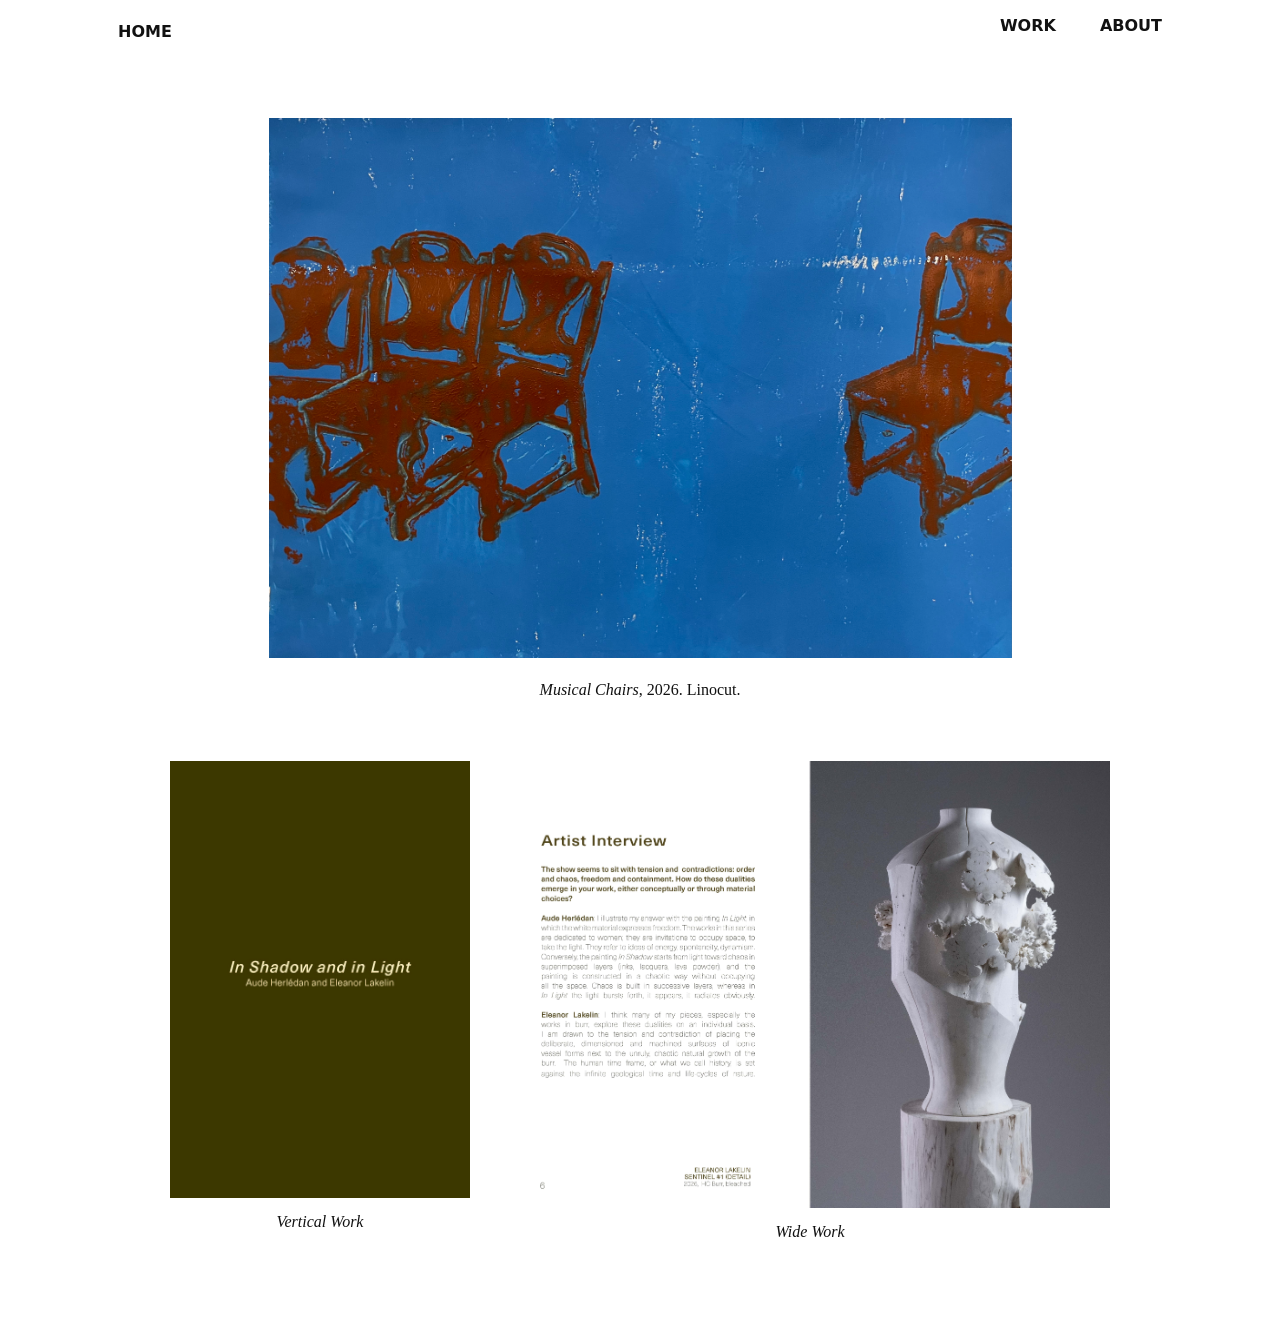
==== index.html @ c8c3f634 "Update index.html" ====
<!doctype html>
<html lang="en">
<head>
  <meta charset="utf-8" />
  <meta name="viewport" content="width=device-width,initial-scale=1" />
  <title>Michael Butler — Home</title>
  <link rel="stylesheet" href="css/styles.css">
  <script defer src="js/main.js"></script>
</head>
<body>
  <header class="site-header">
    <div class="header-inner">
      <div class="header-left">
        <a class="home-link" href="index.html">HOME</a>
      </div>
      <div class="header-right">
        <nav class="top-nav" aria-label="Main navigation">
          <a class="nav-link" href="work.html">WORK</a>
          <a class="nav-link" href="about.html">ABOUT</a>
        </nav>
      </div>
    </div>
  </header>

  <main class="feed" role="main">
  
  </main>

  <footer class="site-footer"></footer>
 <script>
fetch('content/home-projects.json')
  .then(response => response.json())
  .then(data => {
    const feedElement = document.querySelector('.feed');

    data.homePageLayout.forEach(section => {
      section.projects.forEach(project => {

        // Build the article
        const articleHTML = `
          <article class="feed-item horizontal-full">

            <div class="image-placeholder" style="background-image: url('${project.imageUrl}')" aria-hidden="true"></div>

            <div class="caption">
              <h2 class="caption-title"><em>${project.title}</em>, ${project.year}. Linocut.</h2>
            </div>

            <div class="pdf-row">
              <div class="pdf-item">
                <img src="content/images/AudeEleanorCoverCov.jpg" class="pdf-image vertical">
                <div class="caption">
                  <h2 class="caption-title"><em>Vertical Work</em></h2>
                </div>
              </div>

              <div class="pdf-item">
                <img src="content/images/AudeEleanorBookletInt.jpg" class="pdf-image horizontal">
                <div class="caption">
                  <h2 class="caption-title"><em>Wide Work</em></h2>
                </div>
              </div>
            </div>

          </article>
        `;

        feedElement.innerHTML += articleHTML;

      });
    });
  });
</script>
---- css/styles.css ----
:root{
  --bg:#ffffff;
  --heading-font: "Avenir Next", system-ui, -apple-system, "Segoe UI", Roboto, "Helvetica Neue", Arial, sans-serif;
  --body-font: "Palatino", "Palatino Linotype", "Georgia", serif;
  --max-width:1100px;
  --gutter:28px;
  --text:#111;
  --muted:#6b6b6b;
}

/* Reset / base */
*{box-sizing:border-box;margin:0;padding:0}
html,body{height:100%}
body{
  background:var(--bg);
  font-family:var(--body-font);
  color:var(--text);
  -webkit-font-smoothing:antialiased;
  -moz-osx-font-smoothing:grayscale;
  line-height:1.45;
  font-size:18px;
}

/* ========== HEADER ========== */
.site-header{
  padding:18px calc((100% - var(--max-width))/2 + var(--gutter));
  background:transparent;
  position:relative;
  z-index:20;
}
.header-inner{
  max-width:var(--max-width);
  margin:0 auto;
  display:flex;
  justify-content:space-between;
  align-items:flex-start; /* keep top alignment */
  gap:12px;
}

/* HOME left */
.header-left .home-link{
  font-family:var(--heading-font);
  font-weight:600;
  font-size:16px; /* slightly smaller */
  color:var(--text);
  text-decoration:none;
  display:inline-block;
  line-height:1;
}

/* WORK / ABOUT right */
.header-right .top-nav{
  display:flex;
  gap:44px; /* larger spacing between WORK and ABOUT */
  align-items:flex-start;
}
.top-nav .nav-link{
  font-family:var(--heading-font);
  font-weight:600;
  font-size:16px; /* slightly smaller */
  color:var(--text);
  text-decoration:none;
  line-height:1;
}


/* ========== MAIN FEED (home) ========== */
/* container */
.feed{
  max-width:var(--max-width);
  margin:0 auto;
  padding:56px 24px;
  display:block;
}

/* feed item: center placeholder and caption, use same width */
.feed-item{
  margin-bottom:88px;
  display:block;
  text-align:center;
  width:100%;
}
.image-placeholder{
  width:520px;
  height:520px;
  margin:0 auto;
  border-radius:2px;
  display:block;
  background-size:cover;
  background-position:center;
  box-shadow:none;
}

/* caption container matches placeholder width and centers */
.caption{
  margin-top:20px;
  text-align:center;
  width:520px;
  margin-left:auto;
  margin-right:auto;
}

/* Project title: Palatino italic */
.caption-title{
  font-family:var(--body-font); /* Palatino */
  font-size:16px;
  font-weight:400;
  font-style:normal; /* project name + year both italic */
  color:var(--text);
  margin:0;
}

/* Inquire text: matches title style exactly */
.caption-action{margin-top:12px}
.caption-link,
.inquire{
  font-family:var(--body-font);
  font-size:16px;
  font-weight:400;
  font-style:italic; /* match title */
  color:var(--text);
  text-decoration:none;
}





/* ========== WORK / PROJECT / ABOUT ========== */
.container{
  max-width:var(--max-width);
  margin:0 auto;
  padding:36px 24px;
}

/* Work list (table) */
.work-list{max-width:var(--max-width);margin:0 auto;padding:36px 24px}
.work-heading{font-family:var(--heading-font);font-size:25px;margin-bottom:24px}
.projects-table{width:100%;border-collapse:collapse}
.projects-table thead th{
  font-family:var(--body-font); /* Palatino like home captions */
  font-size:16px; /* match home caption size */
  text-align:left;
  padding:12px 0;
  border-bottom:1px solid rgba(0,0,0,0.12);
  font-weight:400;
  font-style:normal;
}

.projects-table tbody td{
  padding:22px 0;
  font-family:var(--body-font);
  font-size:16px; /* match headers */
  color:var(--text);
}

.project-link{
  font-family:var(--body-font);
  font-style:italic;
  text-decoration:none;
  color:var(--text);
}
.col-scope,.col-date{
  font-family:var(--body-font);
  font-size:16px; /* match header */
  color:var(--text); /* match darkness of other text */
  padding-right:12px; /* reduce right padding for tighter spacing */
}



/* Project detail */
.project{max-width:var(--max-width);margin:0 auto;padding:36px 24px}
.project-image-wrapper{
  display:flex;
  flex-direction:column;
  align-items:flex-end; /* right-align title with image */
}
.project-title{
  font-family:var(--body-font); /* Palatino */
  font-size:16px;
  font-weight:400;
  font-style:normal;
  margin-top:8px; /* minimal spacing below image */
  margin-bottom:0;
  color:var(--text);
  text-align:right;
}


.project-body{display:grid;grid-template-columns:420px 1fr;gap:60px;align-items:start}
.project-image{width:100%;height:420px;border-radius:2px}
.project-copy .lead{
  font-family:var(--body-font);
  font-size:16px; /* match all body text */
  color:var(--text);
  line-height:1.6;
}


/* About */
.about{max-width:var(--max-width);margin:0 auto;padding:36px 24px}
.about-top{display:grid;grid-template-columns:380px 1fr;gap:60px;align-items:start;margin-bottom:48px}
.about-image{width:100%;height:380px;border-radius:2px}
.about-name{
  font-family:var(--heading-font);
  font-size:16px;
  font-weight:600;
  margin-bottom:12px;
  color:var(--text);
}

.contact{
  margin-top:0; /* remove previous margin */
}
.contact-heading{
  font-family:var(--heading-font);
  font-size:16px;
  font-weight:600;
  color:var(--text);
  margin-bottom:12px;
}
.contact-email{
  font-family:var(--body-font);
  font-size:16px;
  color:var(--text);
  text-decoration:none;
}
/* Footer */
.site-footer{max-width:var(--max-width);margin:0 auto;padding:16px 24px;display:flex;justify-content:flex-end}

/* ========== RESPONSIVE ========== */
@media (max-width:1100px){
  .project-body{grid-template-columns:360px 1fr;gap:40px}
  .about-top{grid-template-columns:320px 1fr;gap:40px}
}
@media (max-width:900px){
  .image-placeholder{width:420px;height:420px}
  .feed-item{margin-bottom:64px}
  .project-body{grid-template-columns:1fr;gap:28px}
  .about-top{grid-template-columns:1fr;gap:28px}
}
@media (max-width:520px){
  .header-left .home-link,.top-nav .nav-link{font-size:14px}
  .image-placeholder{width:100%;height:320px}
  .project-image{height:220px}
  .about-image{height:220px}
  .feed{padding:24px 16px}
  .projects-table thead th{font-size:16px}
  .projects-table tbody td{font-size:18px;padding:18px 0}
  .project-body{gap:20px}
}
/* Full-width homepage image styles */
.feed-item.horizontal-full .image-placeholder {
  width: 80%;              /* makes it smaller */
  max-width: 900px;        /* prevents it from getting huge */
  height: 60vh;
  margin: 0 auto;          /* centers it */
  background-size: contain; /* shows full image */
  background-repeat: no-repeat;
  background-position: center;
}

.feed-item.horizontal-full {
  margin-bottom: 0; /* Remove bottom margin for full-width image */
}
/* ===== PDF IMAGE ROW ===== */

.pdf-row {
  display: flex;
  justify-content: center;
  gap: 40px;
  margin-top: 60px;
  align-items: flex-start;
}

.pdf-item {
  display: flex;
  flex-direction: column;
  align-items: center;
}

.pdf-image {
  display: block;
}

/* vertical image */
.pdf-image.vertical {
  width: 300px;
  height: auto;
}

/* horizontal image */
.pdf-image.horizontal {
  width: 600px;
  height: auto;
}

/* captions under images */
.pdf-item .caption {
  margin-top: 12px;
  width: auto;
}
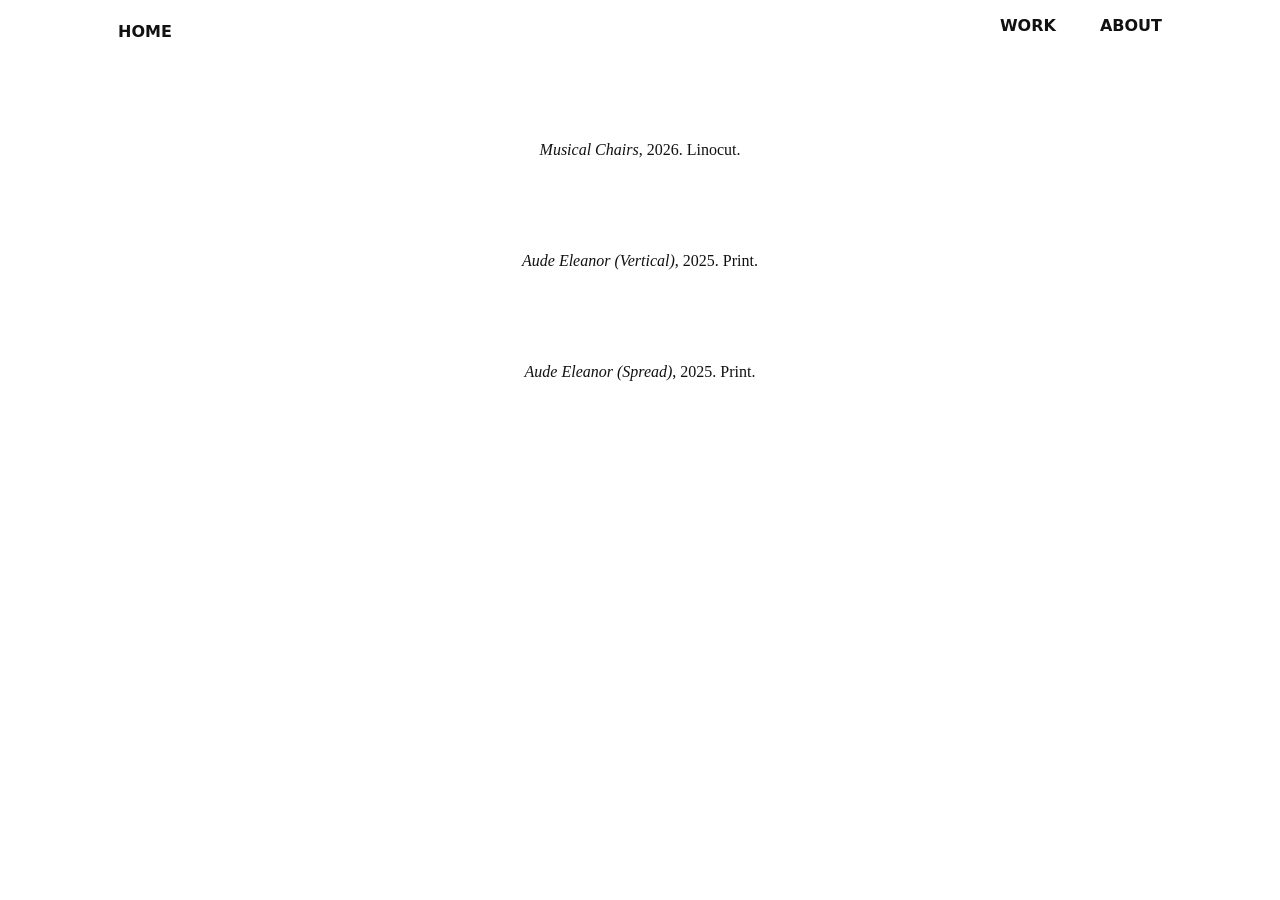
==== commit 00cae3fa: "Update index.html" ====
--- a/index.html
+++ b/index.html
@@ -27,47 +27,41 @@
   </main>
 
   <footer class="site-footer"></footer>
- <script>
+<script>
 fetch('content/home-projects.json')
   .then(response => response.json())
   .then(data => {
     const feedElement = document.querySelector('.feed');
 
+    // Loop through sections in JSON
     data.homePageLayout.forEach(section => {
+
+      // Loop through each project
       section.projects.forEach(project => {
 
-        // Build the article
+        // Build the article HTML
         const articleHTML = `
           <article class="feed-item horizontal-full">
 
+            <!-- Main image -->
             <div class="image-placeholder" style="background-image: url('${project.imageUrl}')" aria-hidden="true"></div>
 
+            <!-- Caption -->
             <div class="caption">
-              <h2 class="caption-title"><em>${project.title}</em>, ${project.year}. Linocut.</h2>
+              <h2 class="caption-title"><em>${project.title}</em>, ${project.year}. ${project.medium}.</h2>
             </div>
-
-            <div class="pdf-row">
-              <div class="pdf-item">
-                <img src="content/images/AudeEleanorCoverCov.jpg" class="pdf-image vertical">
-                <div class="caption">
-                  <h2 class="caption-title"><em>Vertical Work</em></h2>
-                </div>
-              </div>
-
-              <div class="pdf-item">
-                <img src="content/images/AudeEleanorBookletInt.jpg" class="pdf-image horizontal">
-                <div class="caption">
-                  <h2 class="caption-title"><em>Wide Work</em></h2>
-                </div>
-              </div>
-            </div>
-
+            
           </article>
         `;
 
+        // Add the article to the page
         feedElement.innerHTML += articleHTML;
 
       });
+
     });
+  })
+  .catch(err => {
+    console.error('Error loading home projects JSON:', err);
   });
 </script>
--- a/css/styles.css
+++ b/css/styles.css
@@ -250,54 +250,54 @@
   .projects-table tbody td{font-size:18px;padding:18px 0}
   .project-body{gap:20px}
 }
-/* Full-width homepage image styles */
+/* Main homepage image */
 .feed-item.horizontal-full .image-placeholder {
-  width: 80%;              /* makes it smaller */
-  max-width: 900px;        /* prevents it from getting huge */
-  height: 60vh;
-  margin: 0 auto;          /* centers it */
-  background-size: contain; /* shows full image */
+  width: 90%;           /* slightly smaller than full width */
+  max-width: 900px;     /* prevents it from being enormous */
+  height: auto;         /* automatic height based on width */
+  margin: 0 auto;       /* center */
+  background-size: contain;  /* show full image without cropping */
   background-repeat: no-repeat;
   background-position: center;
 }
 
-.feed-item.horizontal-full {
-  margin-bottom: 0; /* Remove bottom margin for full-width image */
-}
-/* ===== PDF IMAGE ROW ===== */
-
+/* PDF images container */
 .pdf-row {
   display: flex;
   justify-content: center;
-  gap: 40px;
-  margin-top: 60px;
-  align-items: flex-start;
-}
-
+  gap: 40px;          /* space between images */
+  margin-top: 40px;
+  flex-wrap: wrap;     /* allows stacking on small screens */
+}
+
+/* Individual PDF item */
 .pdf-item {
   display: flex;
   flex-direction: column;
   align-items: center;
-}
-
+  flex: 0 1 45%;       /* roughly half the container width */
+  max-width: 500px;    /* prevents images from getting too large */
+}
+
+/* PDF images */
 .pdf-image {
-  display: block;
-}
-
-/* vertical image */
-.pdf-image.vertical {
-  width: 300px;
-  height: auto;
-}
-
-/* horizontal image */
-.pdf-image.horizontal {
-  width: 600px;
-  height: auto;
-}
-
-/* captions under images */
+  width: 100%;
+  height: auto;        /* maintain original proportions */
+}
+
+/* Captions */
 .pdf-item .caption {
   margin-top: 12px;
-  width: auto;
-}
+  text-align: center;
+}
+
+/* Responsive adjustments */
+@media (max-width: 768px) {
+  .pdf-item {
+    flex: 0 1 100%;    /* stack vertically on tablets and smaller */
+  }
+
+  .feed-item.horizontal-full .image-placeholder {
+    width: 100%;
+  }
+}
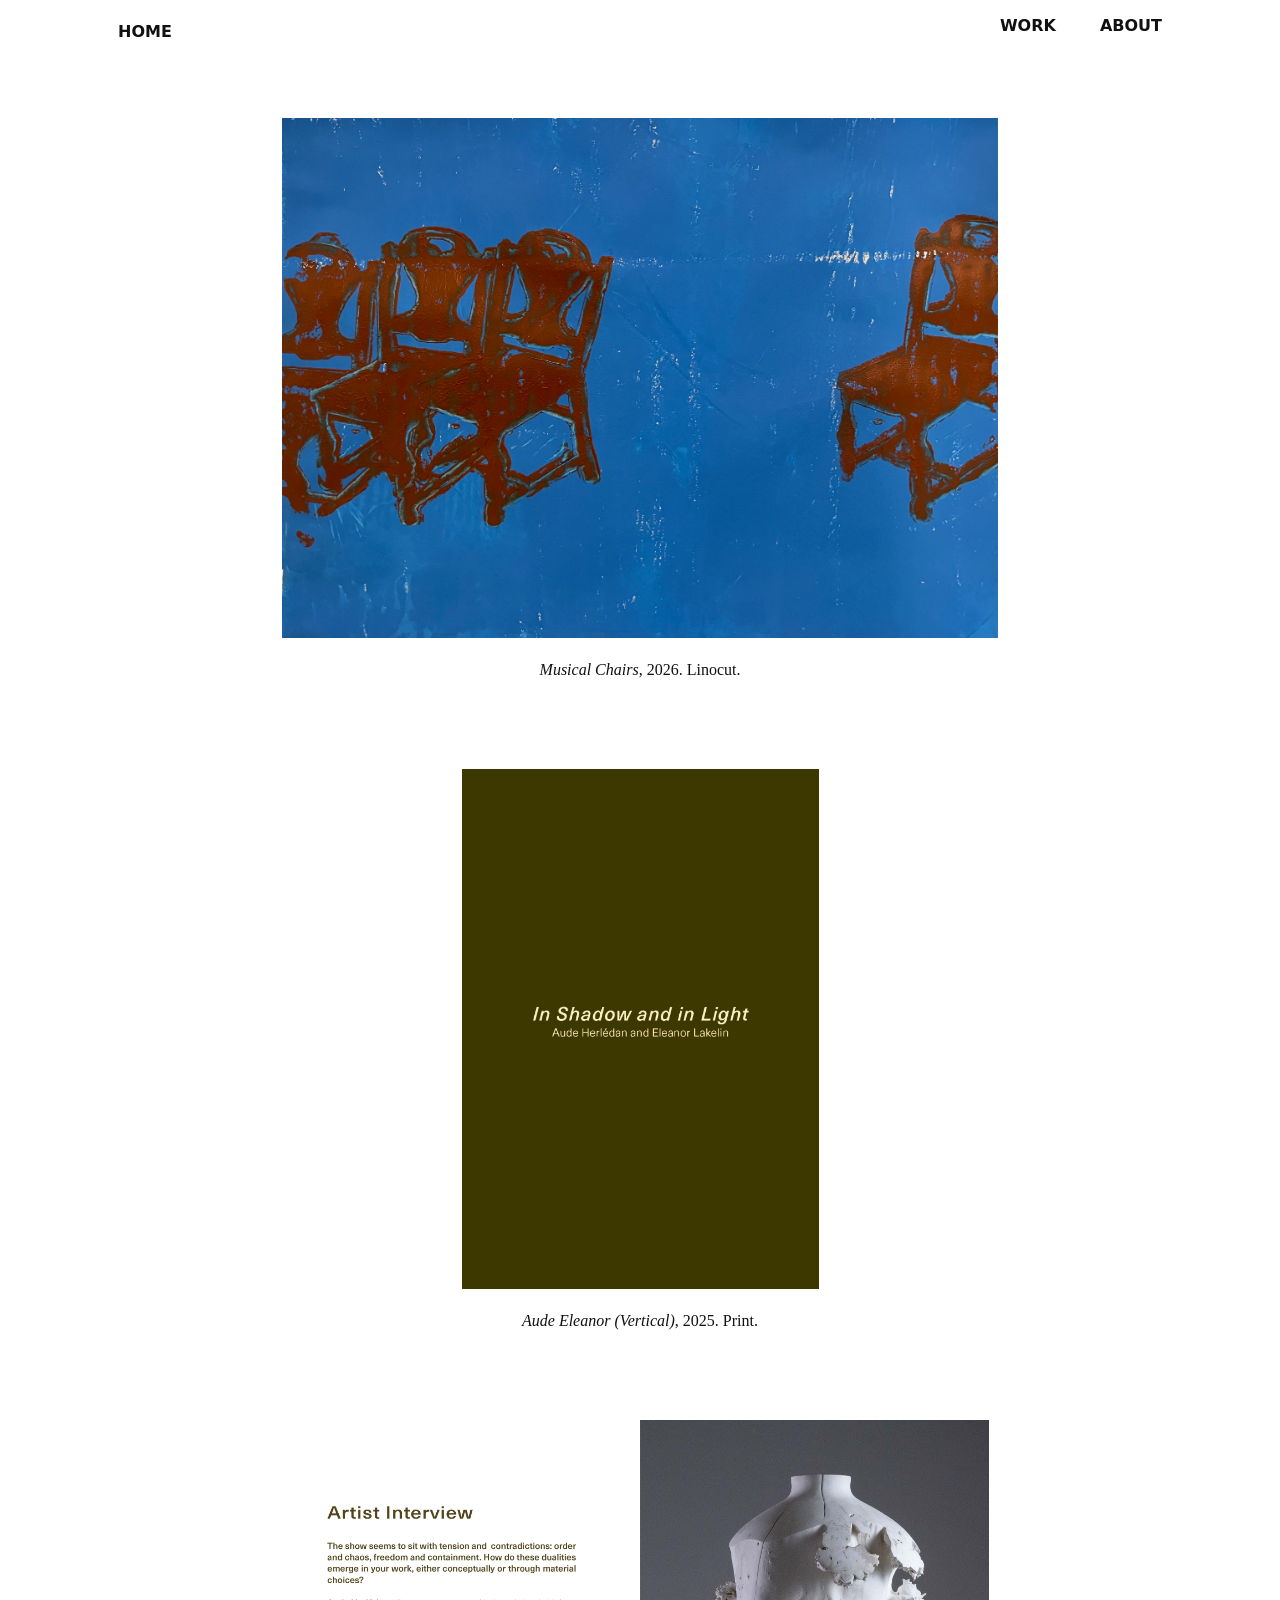
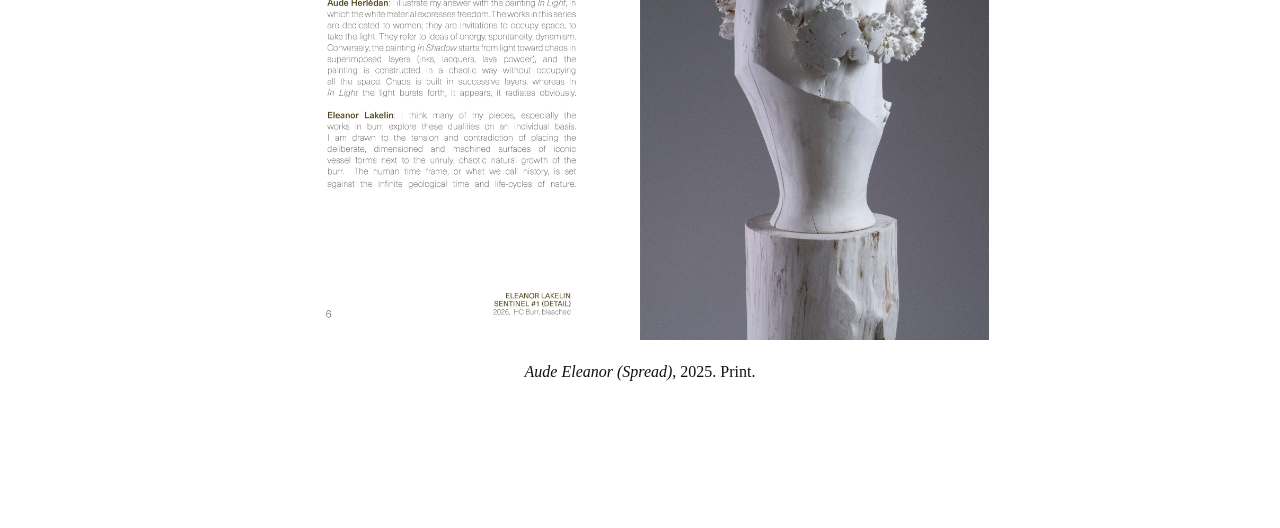
==== commit f00def7e: "Update index.html" ====
--- a/index.html
+++ b/index.html
@@ -22,46 +22,25 @@
     </div>
   </header>
 
-  <main class="feed" role="main">
-  
-  </main>
+<main class="feed" role="main">
+</main>
 
-  <footer class="site-footer"></footer>
 <script>
+const feed = document.querySelector('.feed');
+
 fetch('content/home-projects.json')
-  .then(response => response.json())
+  .then(res => res.json())
   .then(data => {
-    const feedElement = document.querySelector('.feed');
-
-    // Loop through sections in JSON
-    data.homePageLayout.forEach(section => {
-
-      // Loop through each project
-      section.projects.forEach(project => {
-
-        // Build the article HTML
-        const articleHTML = `
-          <article class="feed-item horizontal-full">
-
-            <!-- Main image -->
-            <div class="image-placeholder" style="background-image: url('${project.imageUrl}')" aria-hidden="true"></div>
-
-            <!-- Caption -->
-            <div class="caption">
-              <h2 class="caption-title"><em>${project.title}</em>, ${project.year}. ${project.medium}.</h2>
-            </div>
-            
-          </article>
-        `;
-
-        // Add the article to the page
-        feedElement.innerHTML += articleHTML;
-
-      });
-
+    data.homePageLayout[0].projects.forEach(project => {
+      feed.innerHTML += `
+        <article class="feed-item horizontal-full">
+          <div class="image-placeholder" style="background-image: url('${project.imageUrl}')"></div>
+          <div class="caption">
+            <h2 class="caption-title"><em>${project.title}</em>, ${project.year}. ${project.medium}.</h2>
+          </div>
+        </article>
+      `;
     });
   })
-  .catch(err => {
-    console.error('Error loading home projects JSON:', err);
-  });
+  .catch(err => console.error('Error loading JSON:', err));
 </script>
--- a/css/styles.css
+++ b/css/styles.css
@@ -252,11 +252,11 @@
 }
 /* Main homepage image */
 .feed-item.horizontal-full .image-placeholder {
-  width: 90%;           /* slightly smaller than full width */
-  max-width: 900px;     /* prevents it from being enormous */
-  height: auto;         /* automatic height based on width */
-  margin: 0 auto;       /* center */
-  background-size: contain;  /* show full image without cropping */
+  width: 90%;
+  max-width: 900px;
+  height: 520px;           /* FIX: set a visible height */
+  margin: 0 auto;
+  background-size: contain;
   background-repeat: no-repeat;
   background-position: center;
 }
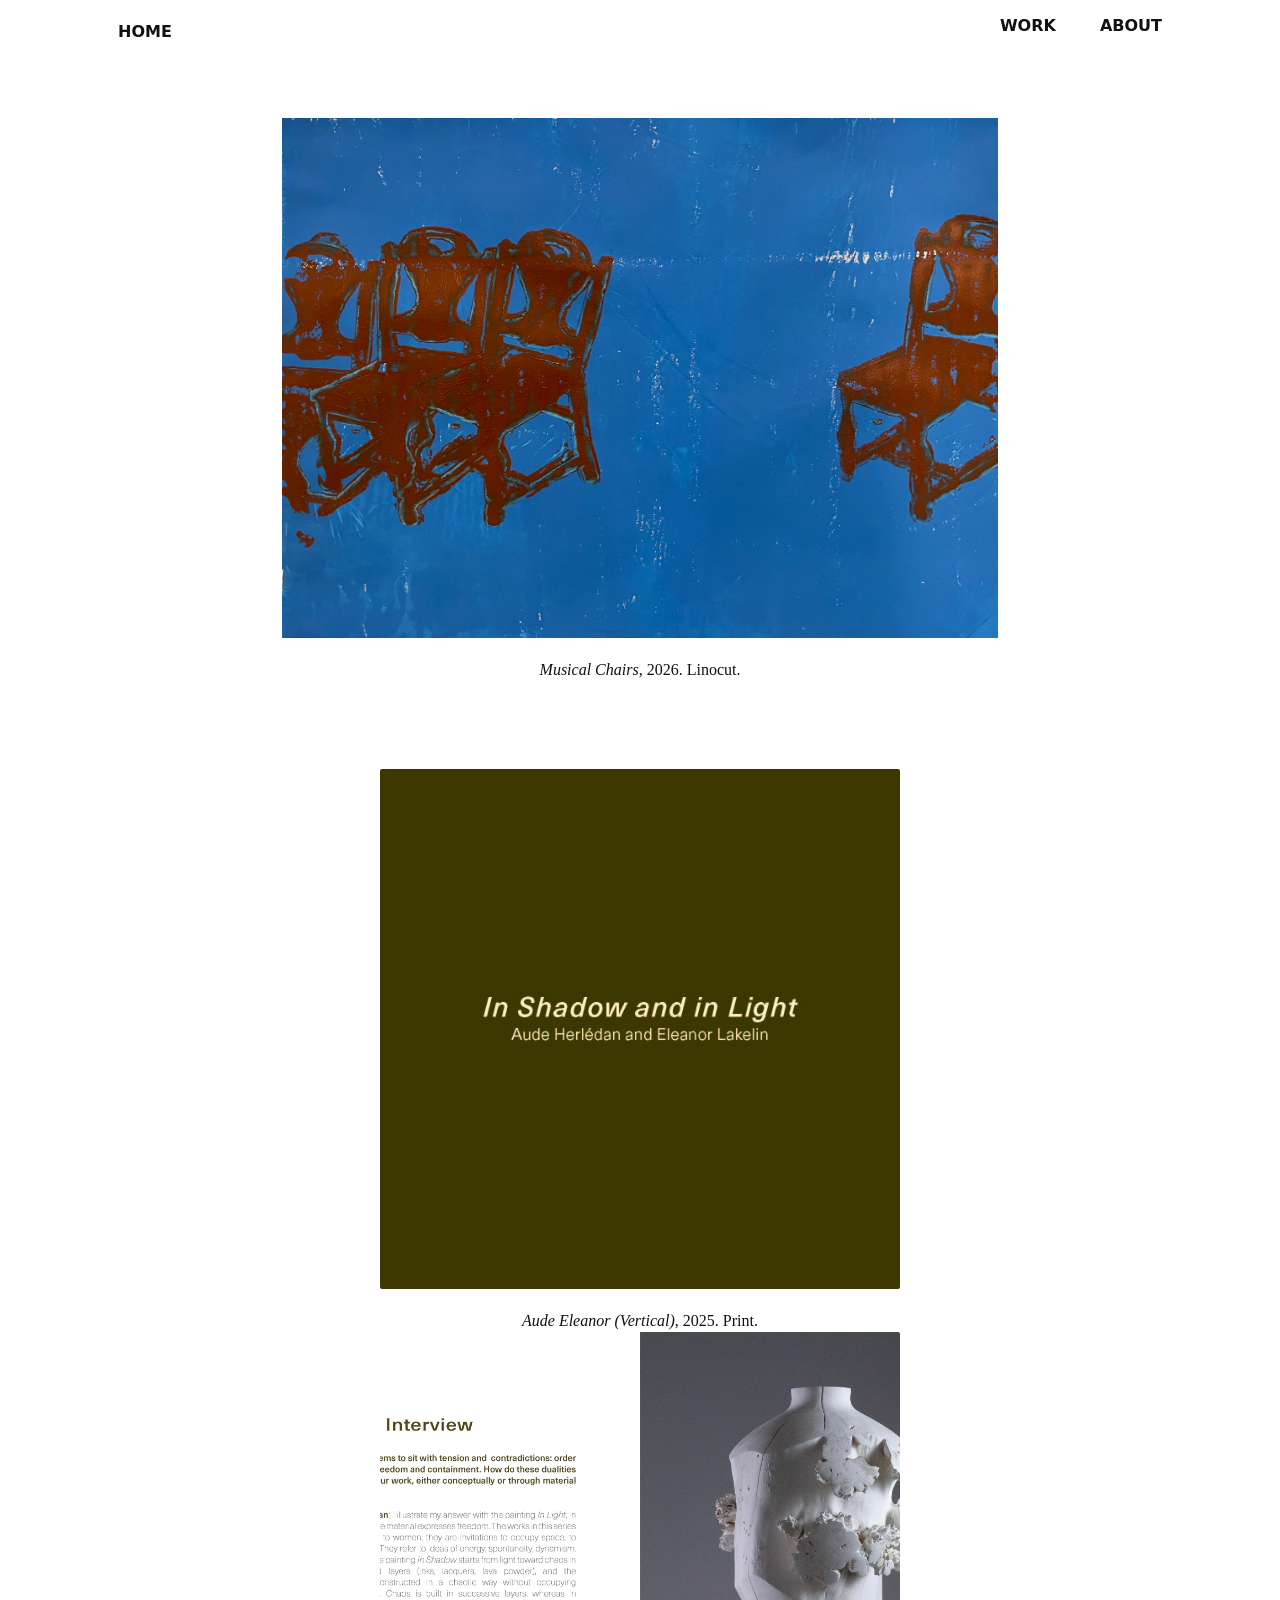
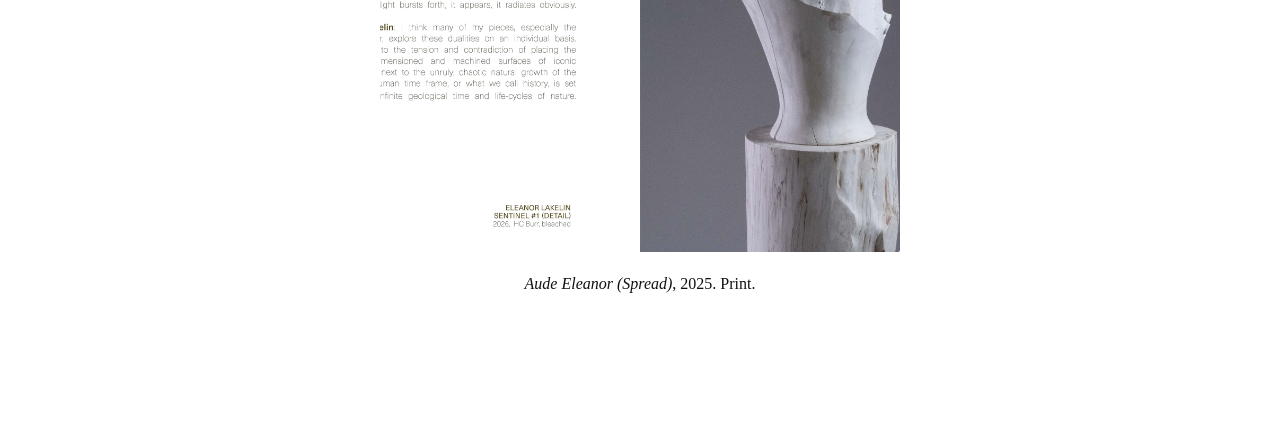
==== commit 8b47d6b3: "Update index.html" ====
--- a/index.html
+++ b/index.html
@@ -31,16 +31,34 @@
 fetch('content/home-projects.json')
   .then(res => res.json())
   .then(data => {
-    data.homePageLayout[0].projects.forEach(project => {
-      feed.innerHTML += `
-        <article class="feed-item horizontal-full">
-          <div class="image-placeholder" style="background-image: url('${project.imageUrl}')"></div>
-          <div class="caption">
-            <h2 class="caption-title"><em>${project.title}</em>, ${project.year}. ${project.medium}.</h2>
-          </div>
-        </article>
-      `;
-    });
+    const projects = data.homePageLayout[0].projects;
+
+    // PROJECT 1 (full width)
+    const project1 = projects[0];
+    feed.innerHTML += `
+      <article class="feed-item horizontal-full">
+        <div class="image-placeholder" style="background-image: url('${project1.imageUrl}')"></div>
+        <div class="caption">
+          <h2 class="caption-title"><em>${project1.title}</em>, ${project1.year}. ${project1.medium}.</h2>
+        </div>
+      </article>
+    `;
+
+    // PROJECTS 2 & 3 (side by side)
+    feed.innerHTML += `
+      <article class="feed-item horizontal-pair">
+        <div class="side-by-side">
+          ${projects.slice(1).map(p => `
+            <div class="half-project">
+              <div class="image-placeholder" style="background-image: url('${p.imageUrl}')"></div>
+              <div class="caption">
+                <h2 class="caption-title"><em>${p.title}</em>, ${p.year}. ${p.medium}.</h2>
+              </div>
+            </div>
+          `).join('')}
+        </div>
+      </article>
+    `;
   })
   .catch(err => console.error('Error loading JSON:', err));
 </script>
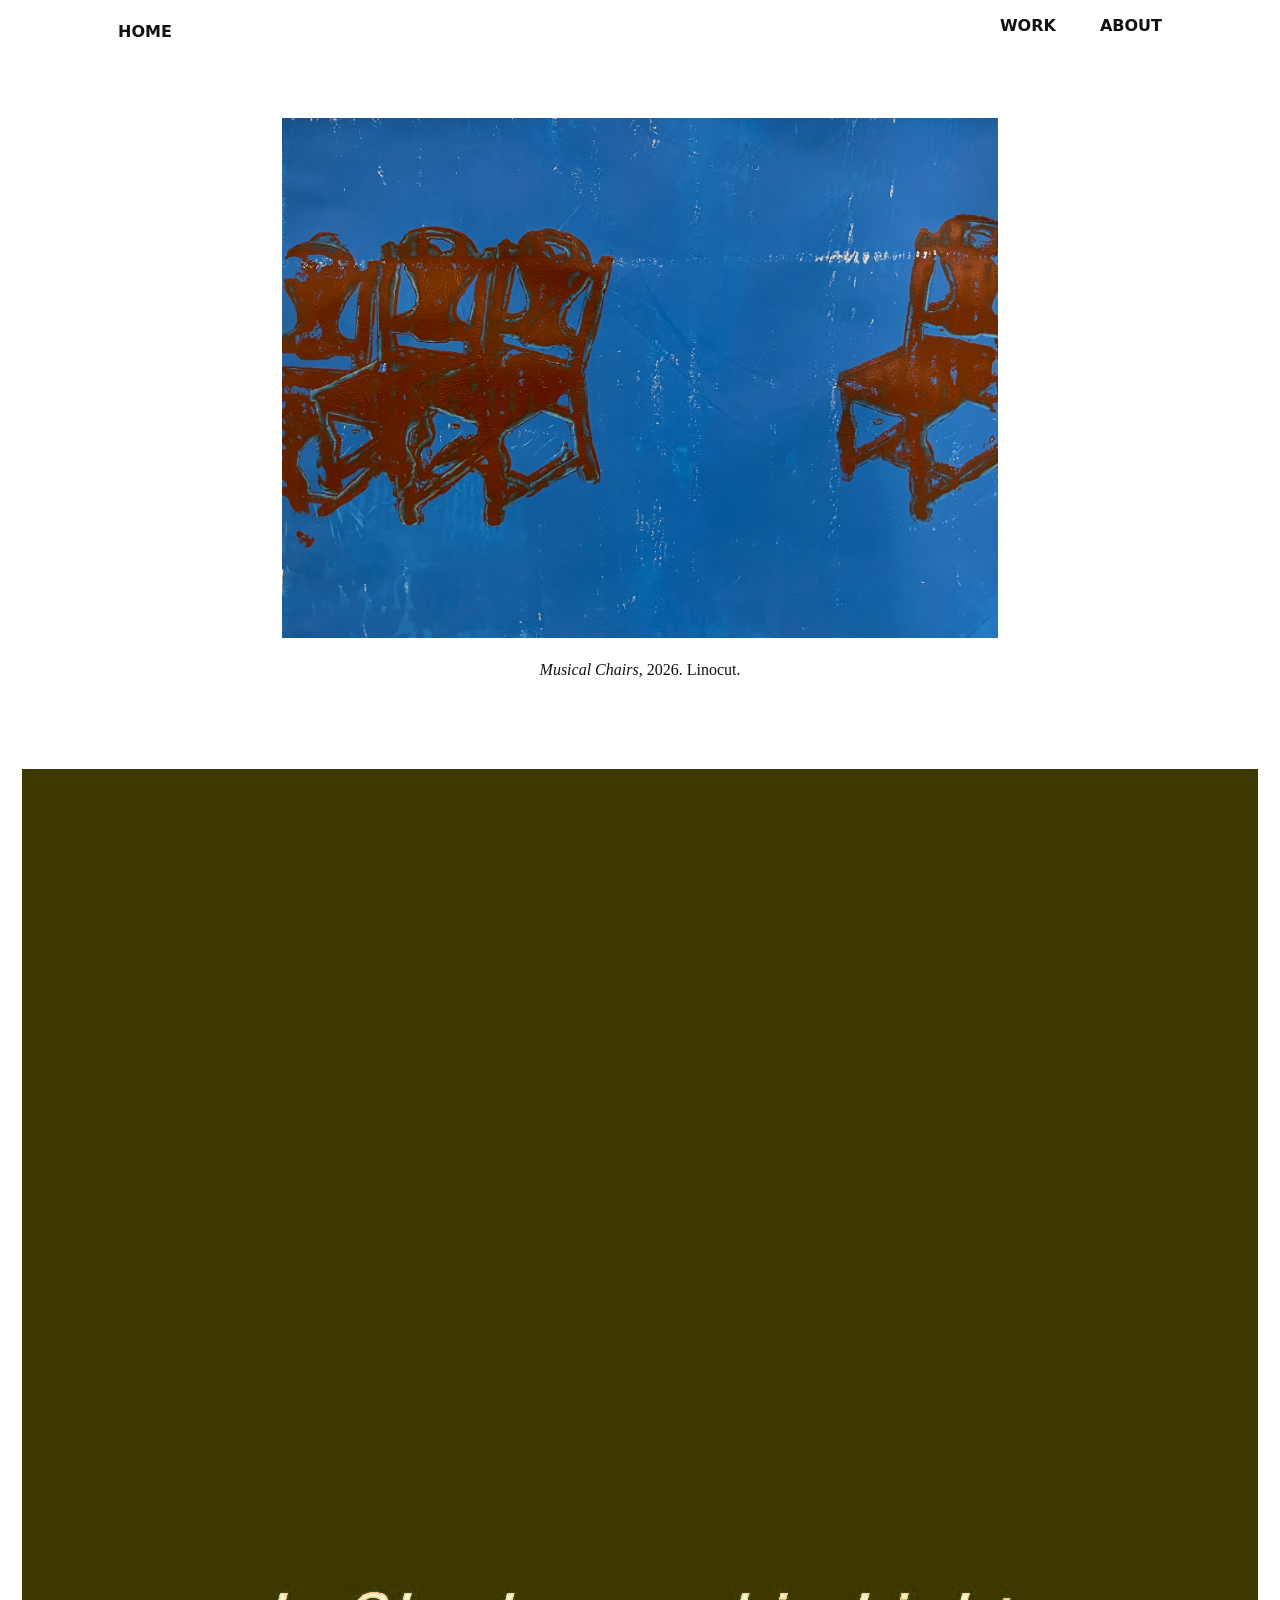
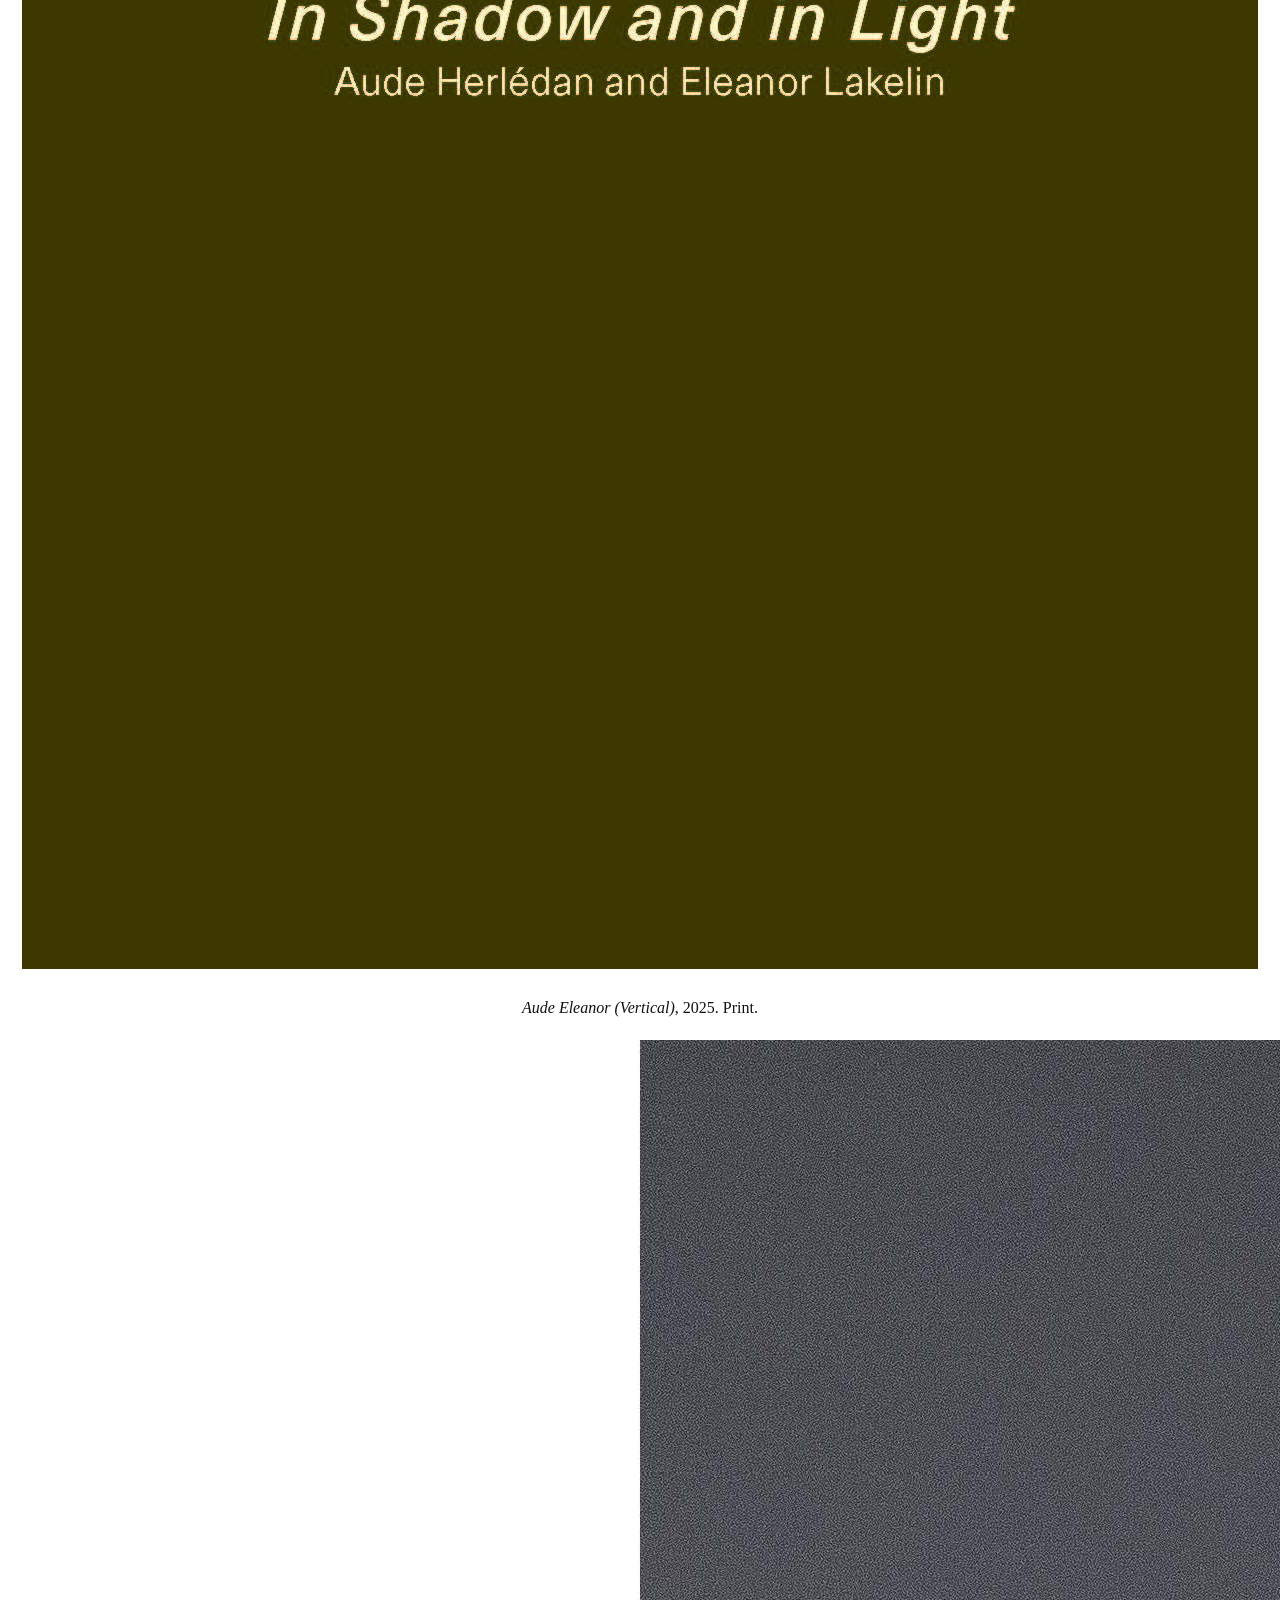
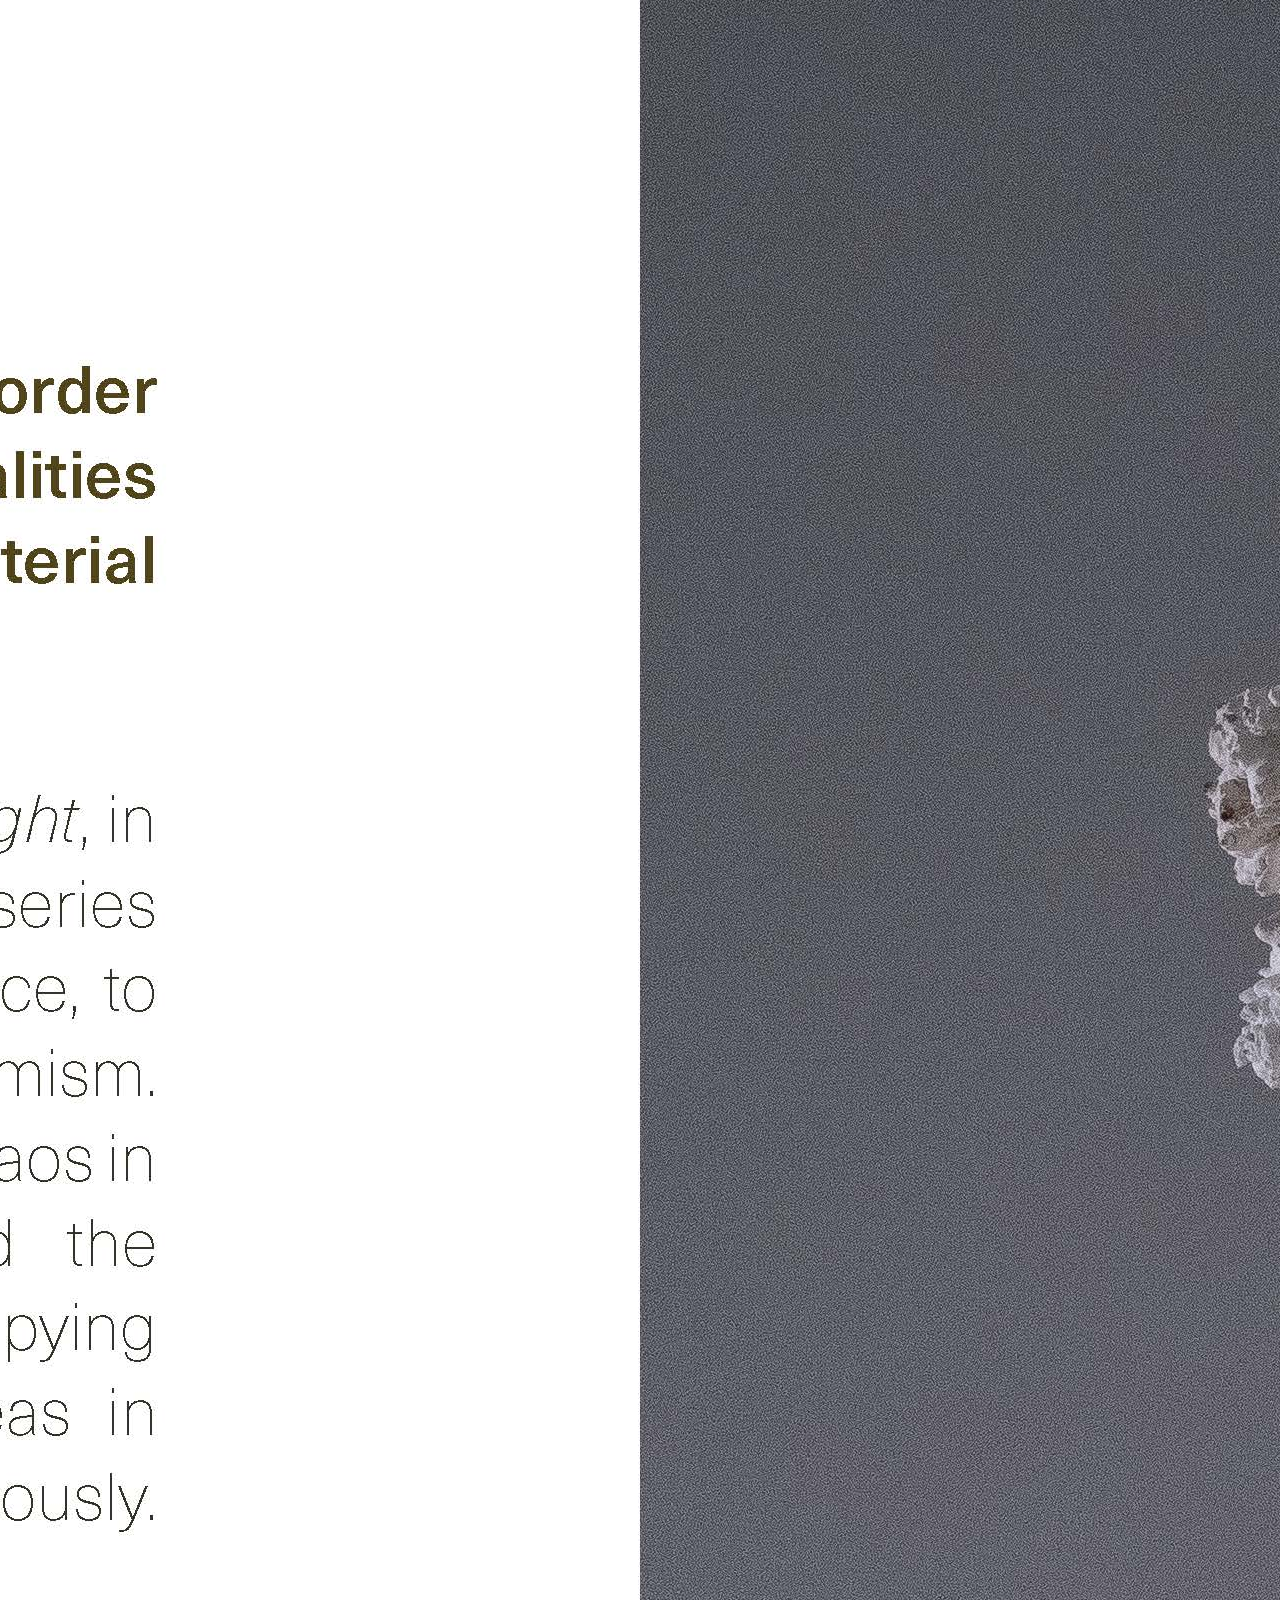
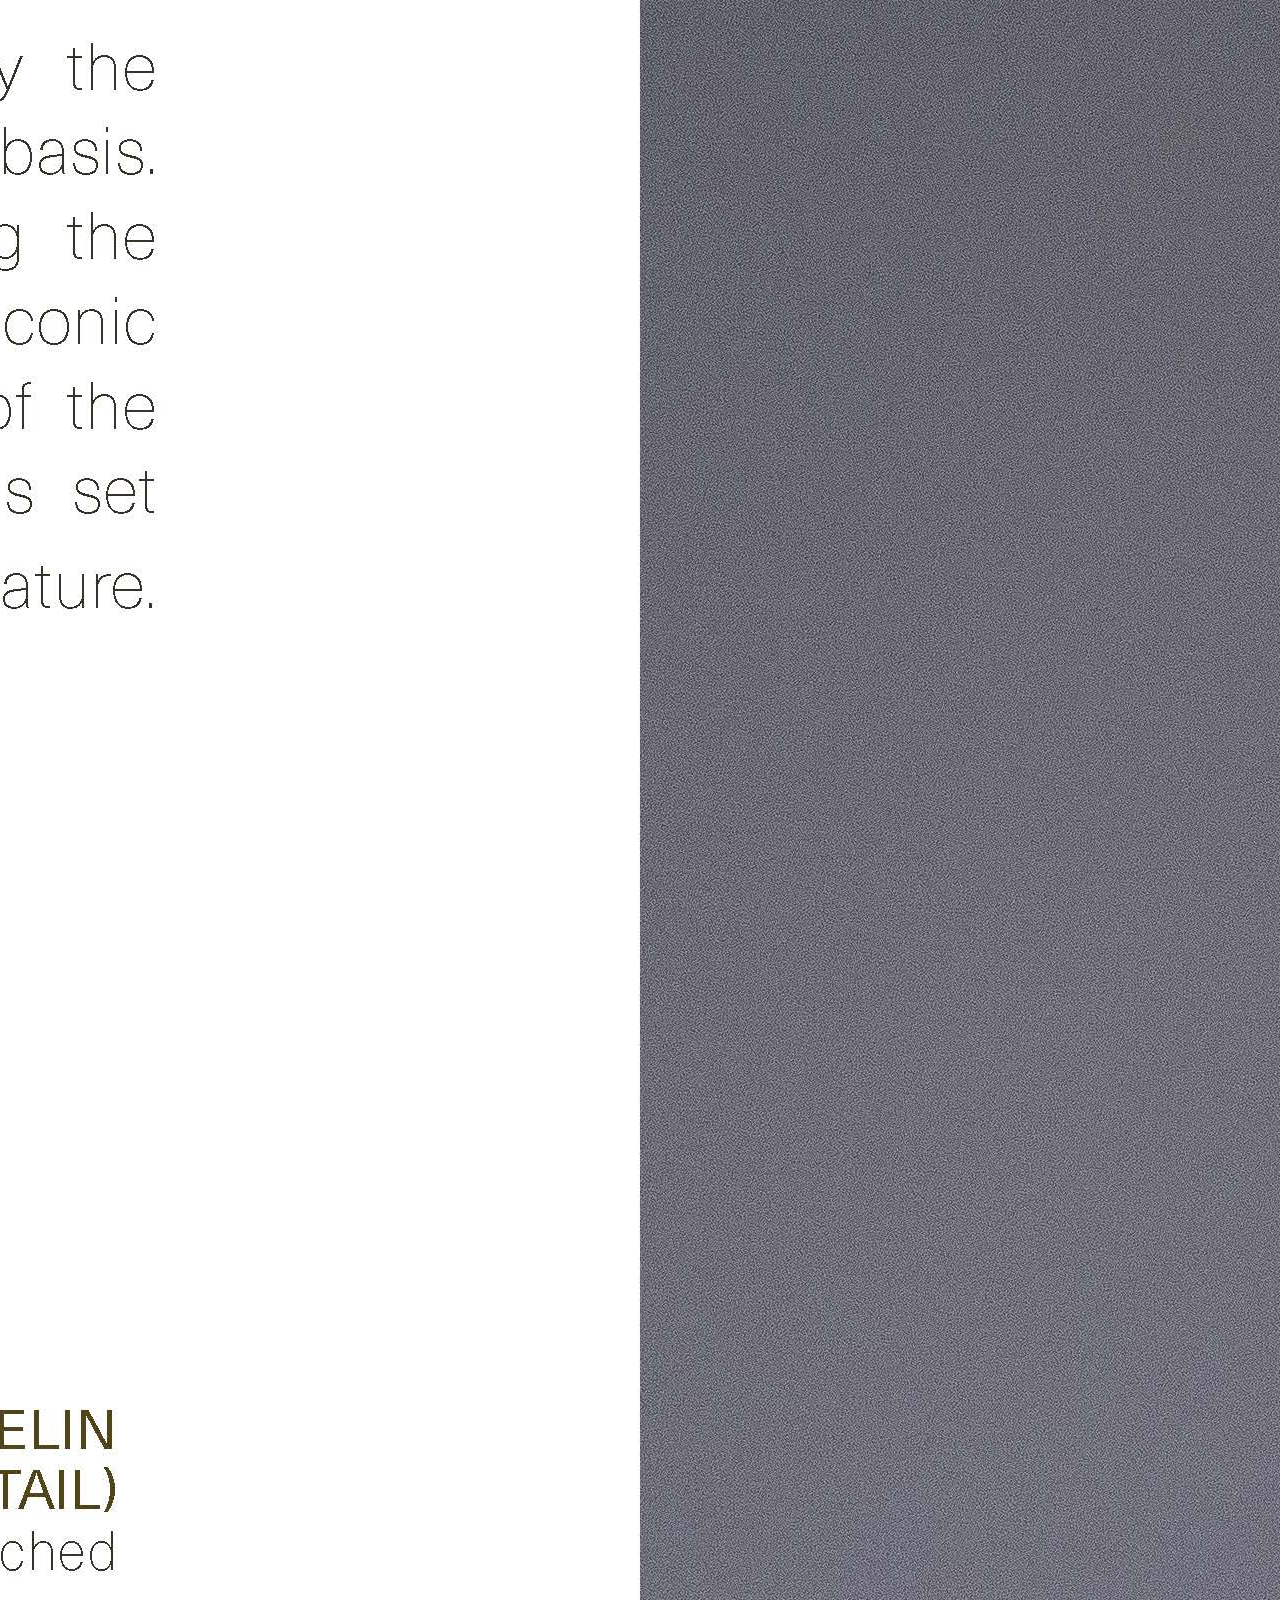
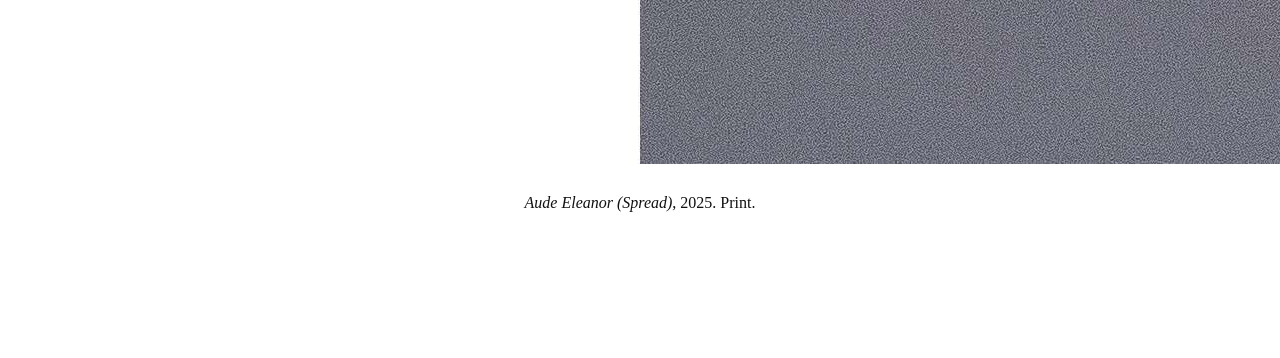
==== commit 79e1df4e: "Update index.html" ====
--- a/index.html
+++ b/index.html
@@ -33,7 +33,7 @@
   .then(data => {
     const projects = data.homePageLayout[0].projects;
 
-    // PROJECT 1 (full width)
+    // Project 1 (full width)
     const project1 = projects[0];
     feed.innerHTML += `
       <article class="feed-item horizontal-full">
@@ -44,13 +44,13 @@
       </article>
     `;
 
-    // PROJECTS 2 & 3 (side by side)
+    // Projects 2 & 3 side by side
     feed.innerHTML += `
       <article class="feed-item horizontal-pair">
         <div class="side-by-side">
           ${projects.slice(1).map(p => `
             <div class="half-project">
-              <div class="image-placeholder" style="background-image: url('${p.imageUrl}')"></div>
+              <img src="${p.imageUrl}" alt="${p.title}" class="half-image"/>
               <div class="caption">
                 <h2 class="caption-title"><em>${p.title}</em>, ${p.year}. ${p.medium}.</h2>
               </div>
@@ -59,6 +59,5 @@
         </div>
       </article>
     `;
-  })
-  .catch(err => console.error('Error loading JSON:', err));
+  });
 </script>
--- a/css/styles.css
+++ b/css/styles.css
@@ -301,3 +301,31 @@
     width: 100%;
   }
 }
+/* container for two projects */
+.side-by-side {
+  display: flex;
+  gap: 20px;       /* space between images */
+  justify-content: center;
+  flex-wrap: wrap;  /* allow stacking on small screens */
+}
+
+/* each half-width project */
+.half-project {
+  flex: 0 1 48%;    /* roughly half width */
+}
+
+/* adjust image size inside half-project */
+.half-project .image-placeholder {
+  height: 320px;    /* height for desktop */
+}
+
+/* responsive: stack on mobile */
+@media (max-width: 768px) {
+  .half-project {
+    flex: 0 1 100%;   /* full width on mobile */
+  }
+
+  .half-project .image-placeholder {
+    height: 220px;    /* smaller height on mobile */
+  }
+}
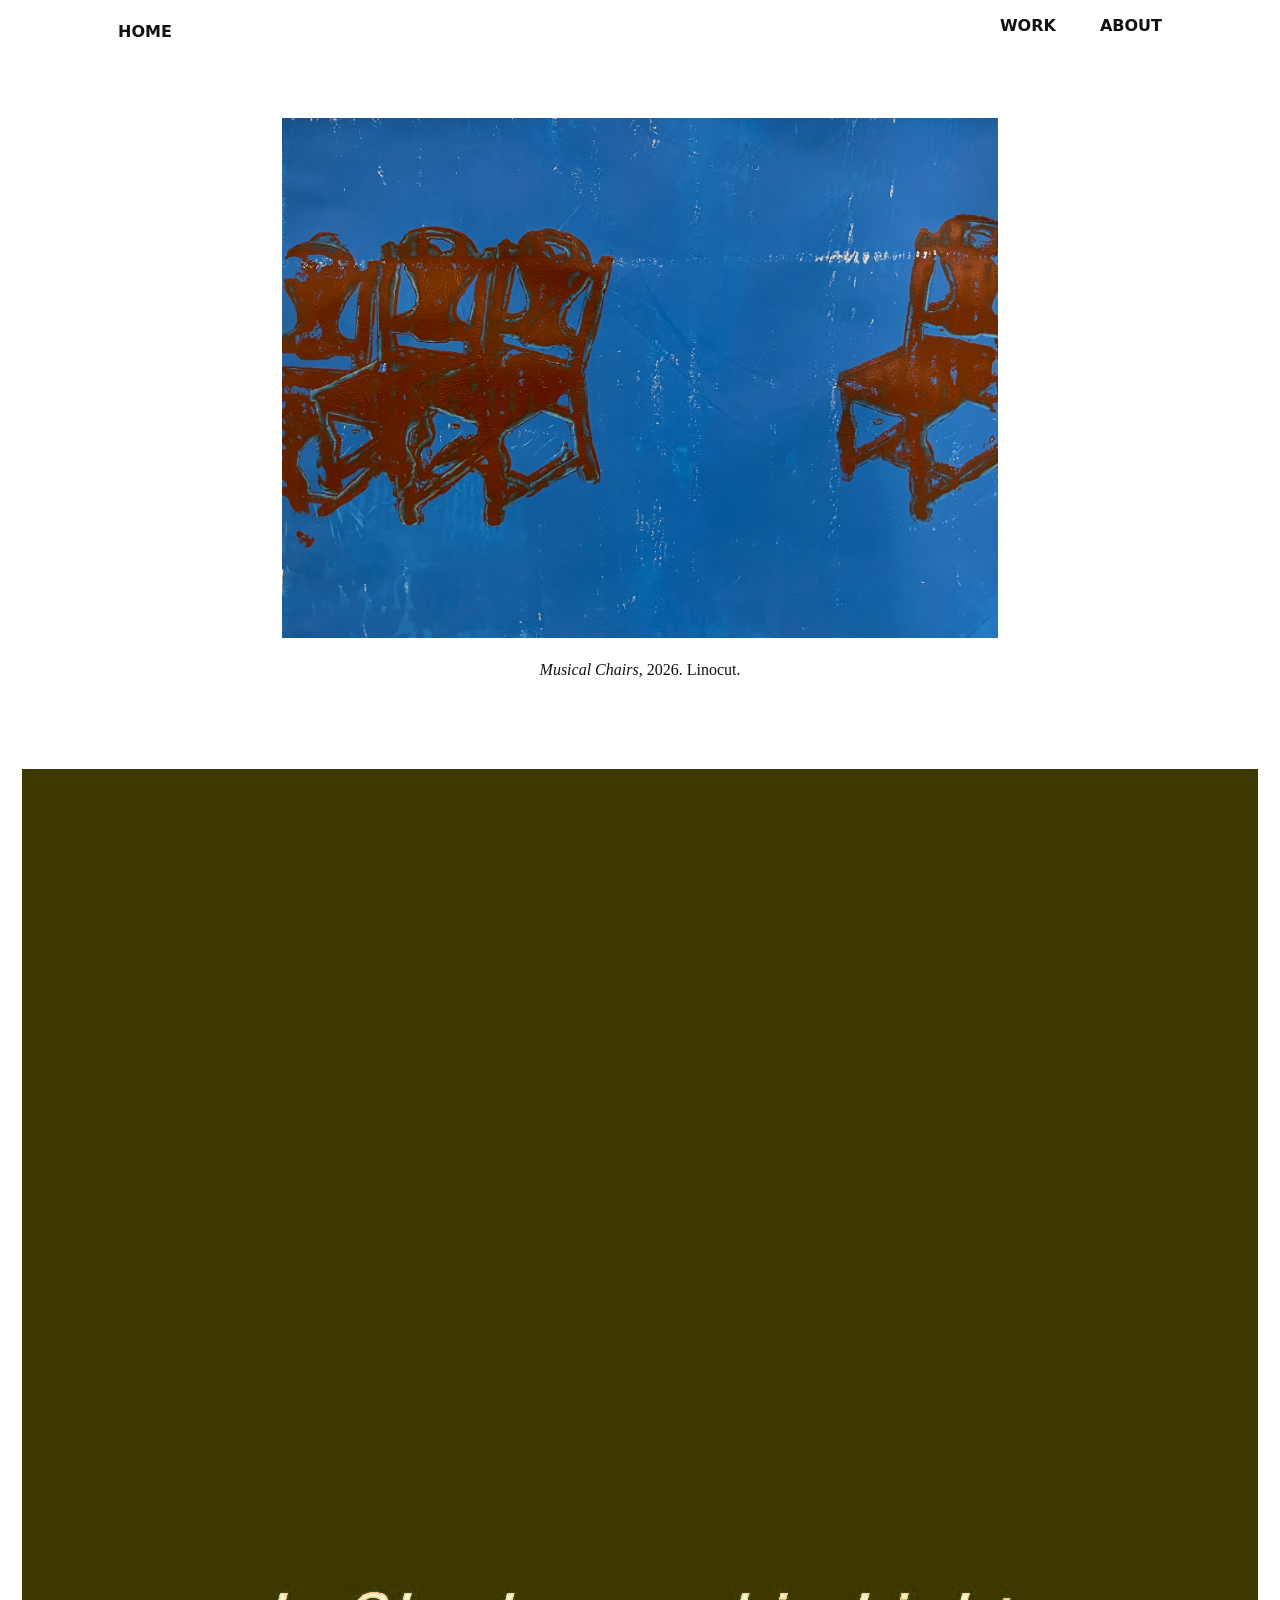
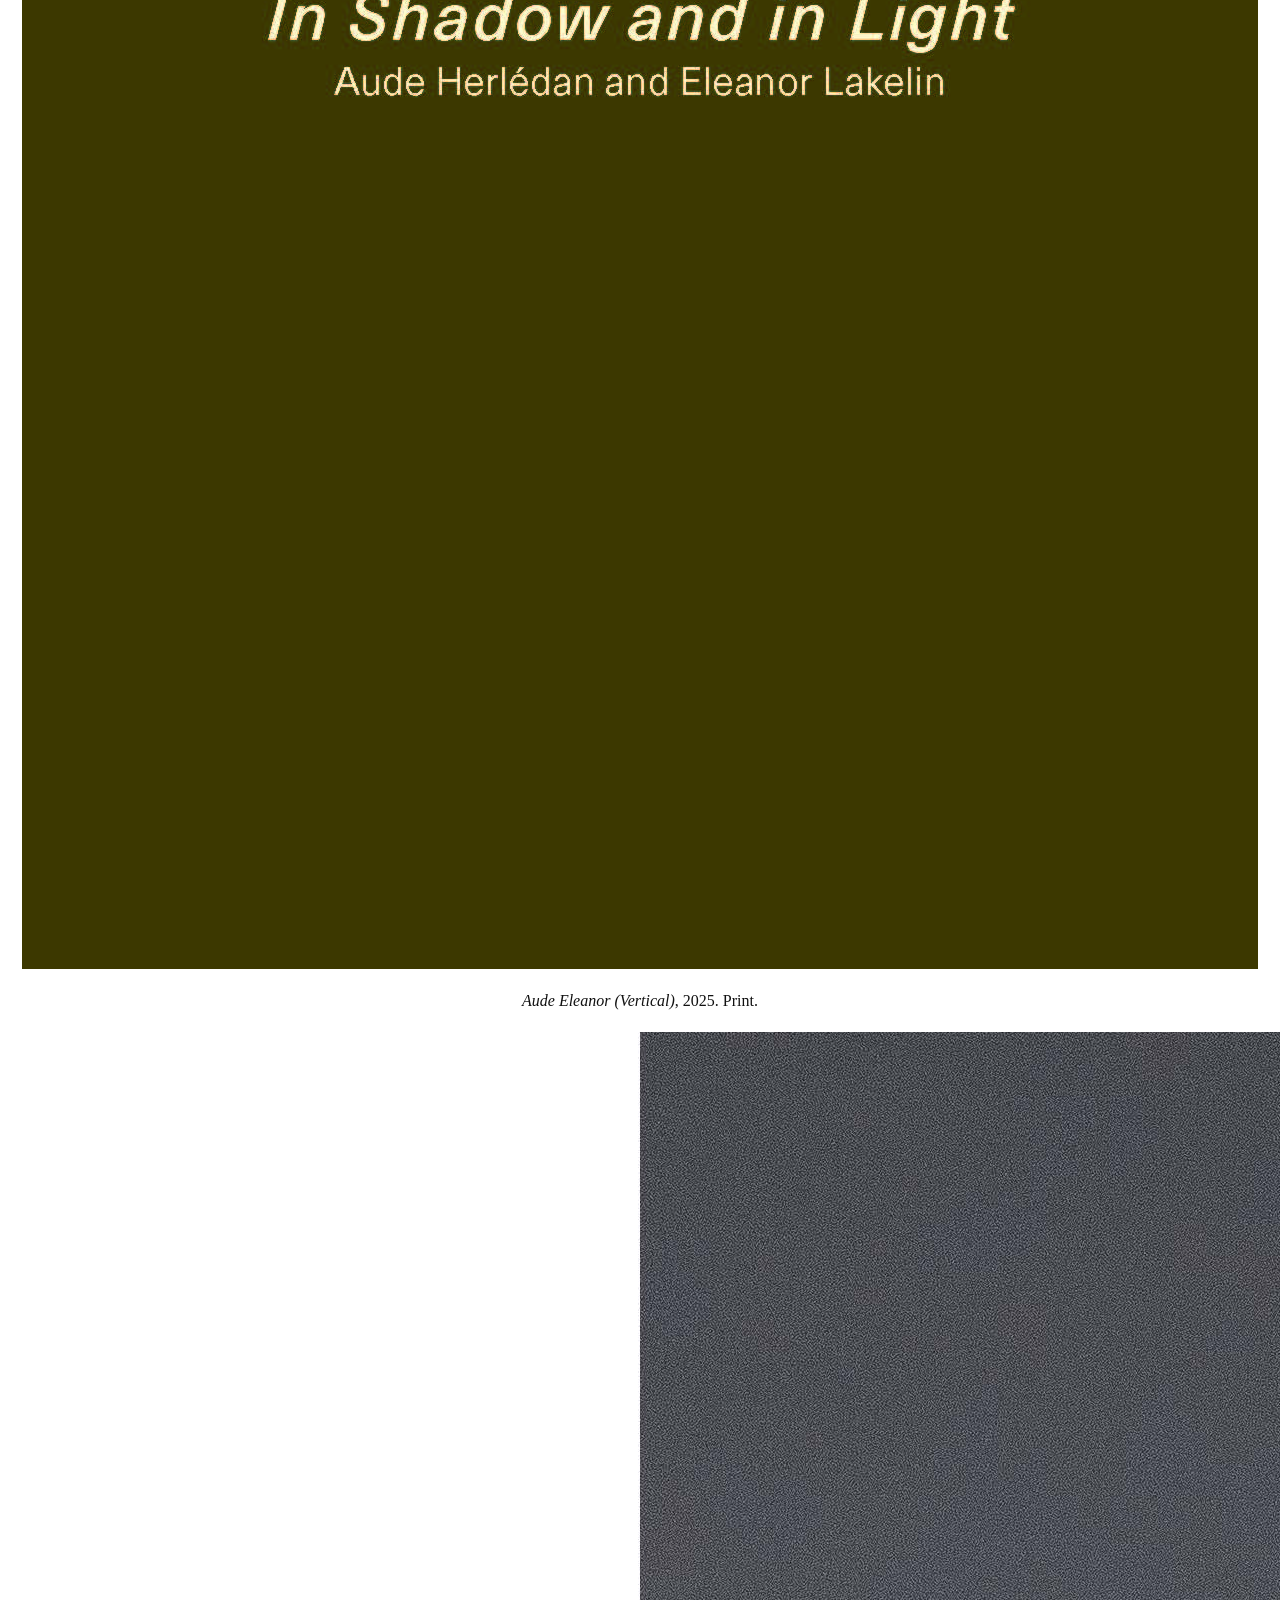
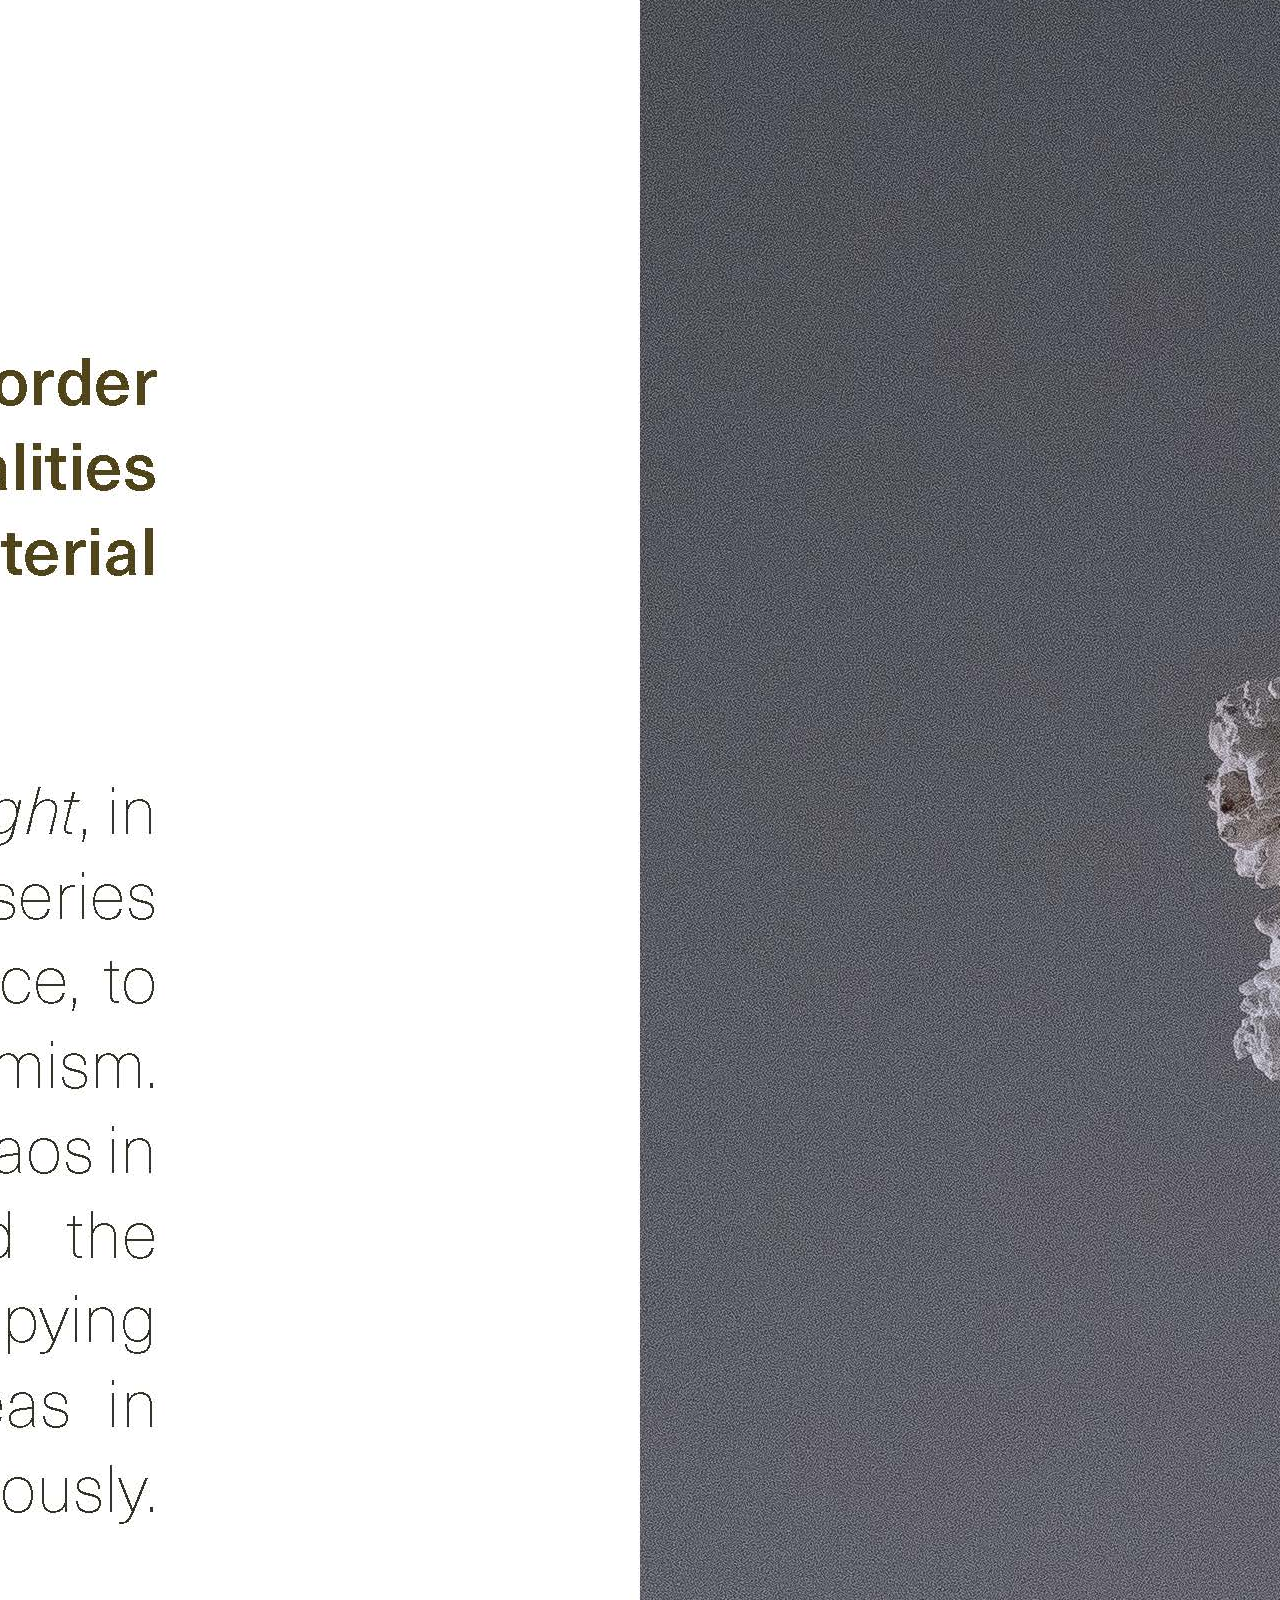
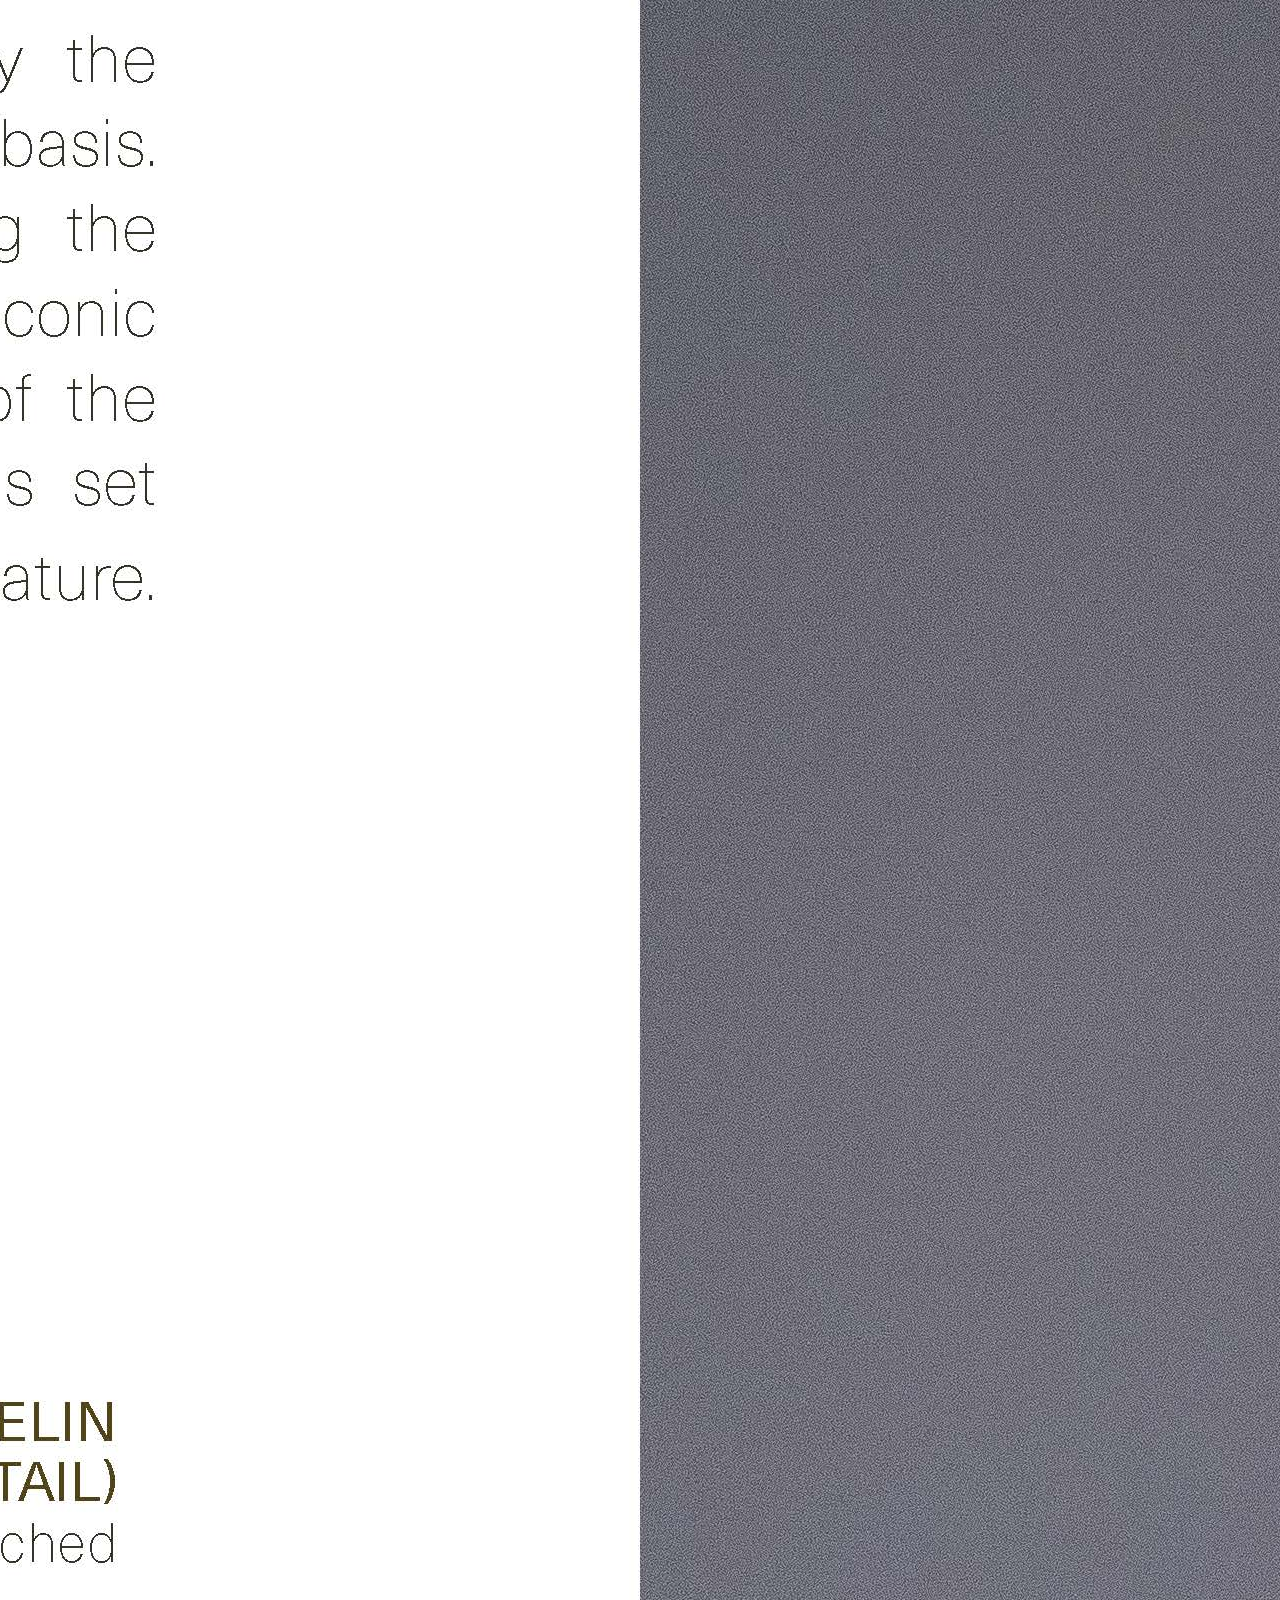
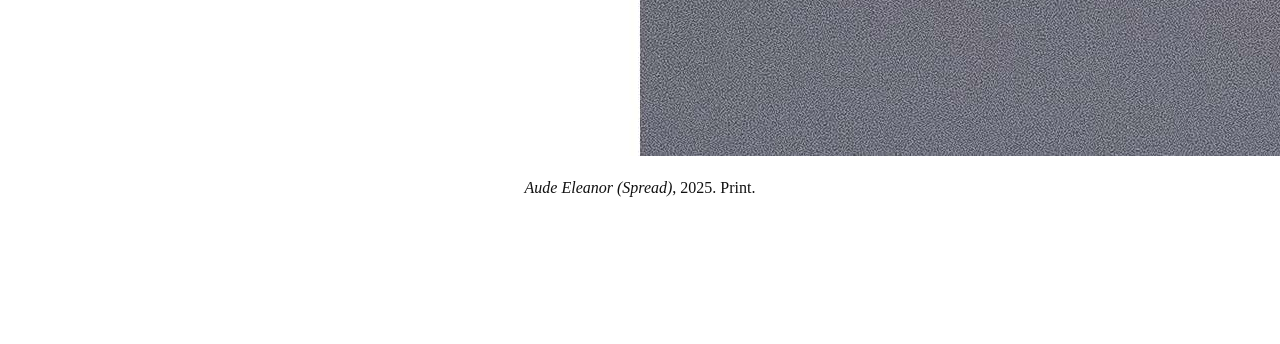
==== commit 8115b821: "Update index.html" ====
--- a/index.html
+++ b/index.html
@@ -45,19 +45,19 @@
     `;
 
     // Projects 2 & 3 side by side
-    feed.innerHTML += `
-      <article class="feed-item horizontal-pair">
-        <div class="side-by-side">
-          ${projects.slice(1).map(p => `
-            <div class="half-project">
-              <img src="${p.imageUrl}" alt="${p.title}" class="half-image"/>
-              <div class="caption">
-                <h2 class="caption-title"><em>${p.title}</em>, ${p.year}. ${p.medium}.</h2>
-              </div>
-            </div>
-          `).join('')}
+feed.innerHTML += `
+  <article class="feed-item horizontal-pair">
+    <div class="side-by-side">
+      ${projects.slice(1).map(p => `
+        <div class="half-project">
+          <img src="${p.imageUrl}" alt="${p.title}" class="half-image"/>
+          <div class="caption">
+            <h2 class="caption-title"><em>${p.title}</em>, ${p.year}. ${p.medium}.</h2>
+          </div>
         </div>
-      </article>
-    `;
+      `).join('')}
+    </div>
+  </article>
+`;
   });
 </script>
--- a/css/styles.css
+++ b/css/styles.css
@@ -314,9 +314,30 @@
   flex: 0 1 48%;    /* roughly half width */
 }
 
-/* adjust image size inside half-project */
+/* container for two projects side by side */
+.side-by-side {
+  display: flex;
+  gap: 20px;        /* space between projects */
+  justify-content: center;
+  flex-wrap: wrap;   /* allows stacking on small screens */
+}
+
+/* each half-width project */
+.half-project {
+  flex: 0 1 48%;     /* roughly half width on desktop */
+  display: flex;
+  flex-direction: column;
+  align-items: center;
+}
+
+/* the images themselves */
 .half-project .image-placeholder {
-  height: 320px;    /* height for desktop */
+  width: 100%;       /* fill half-project width */
+  height: auto;      /* natural height */
+  aspect-ratio: 1;   /* maintain square ratio */
+  background-size: cover;   /* fill container without stretching */
+  background-position: center;
+  border-radius: 2px;
 }
 
 /* responsive: stack on mobile */
@@ -324,8 +345,4 @@
   .half-project {
     flex: 0 1 100%;   /* full width on mobile */
   }
-
-  .half-project .image-placeholder {
-    height: 220px;    /* smaller height on mobile */
-  }
-}
+}
